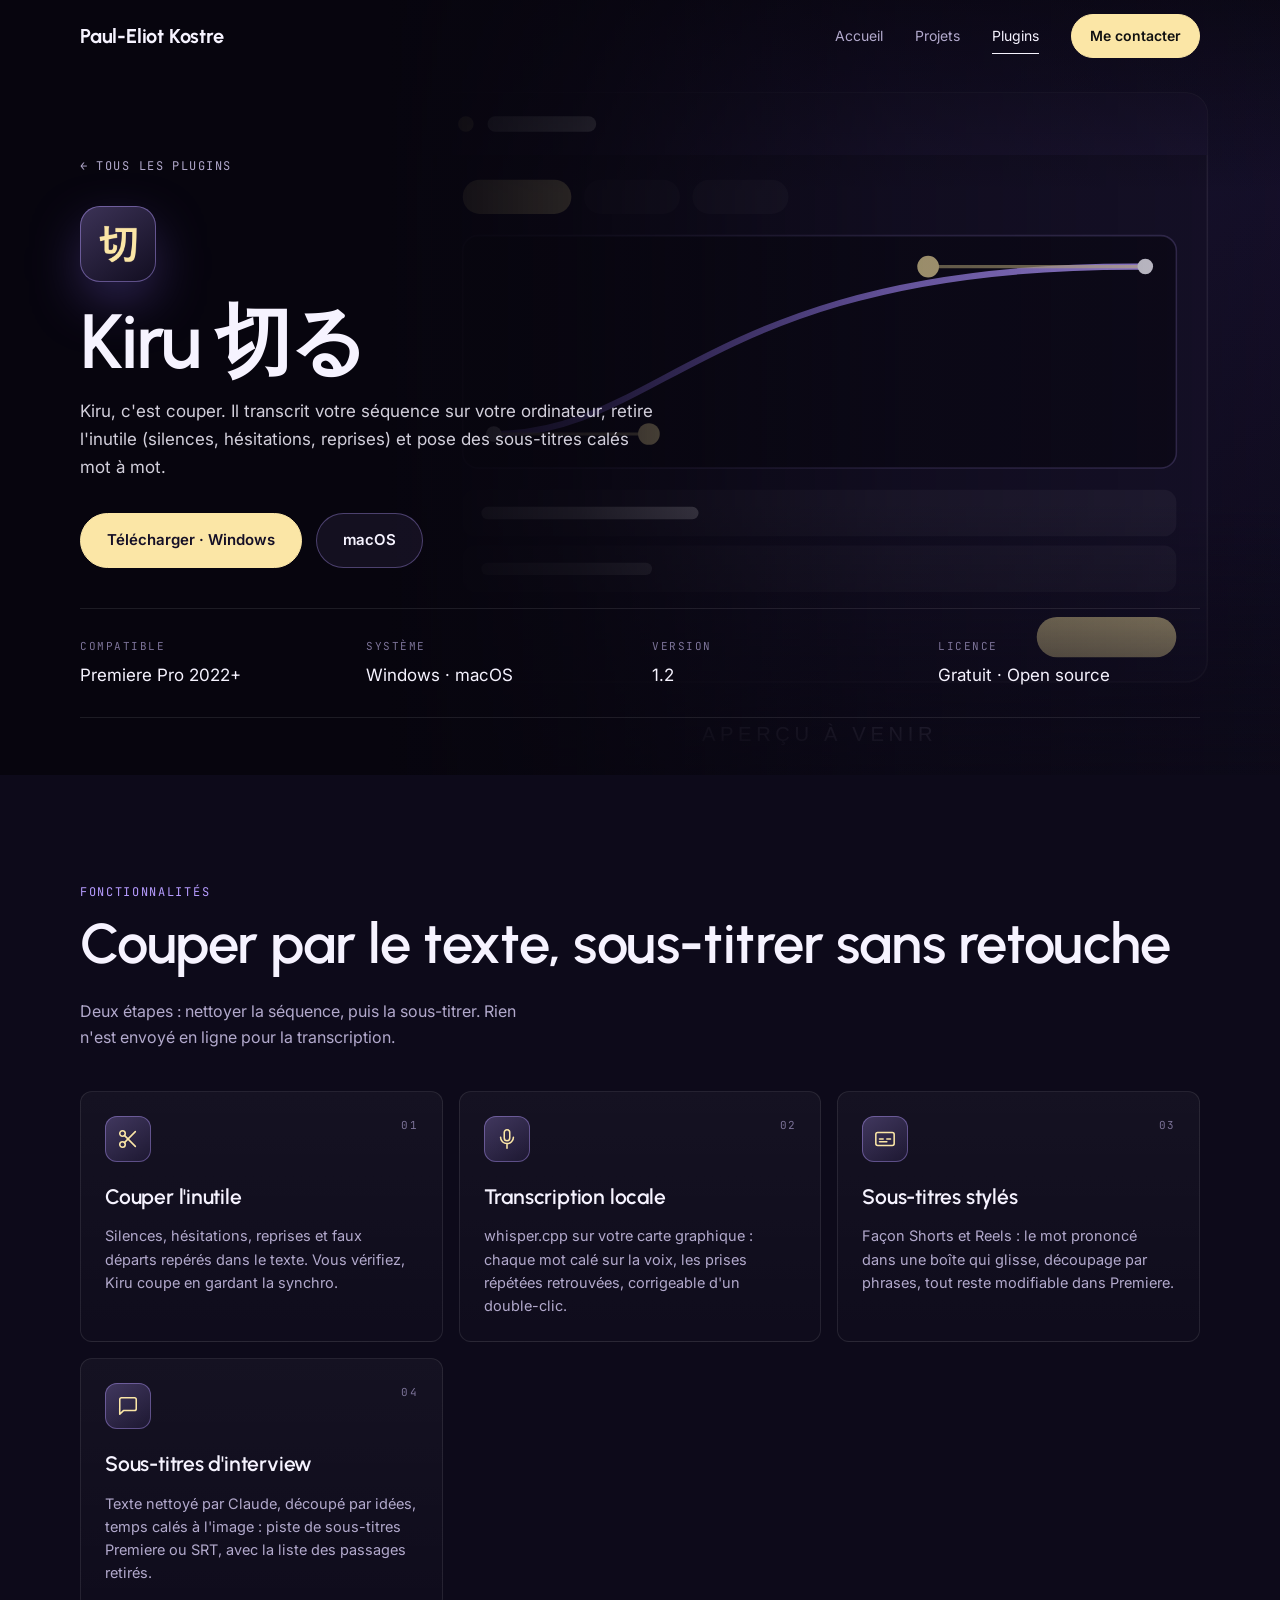
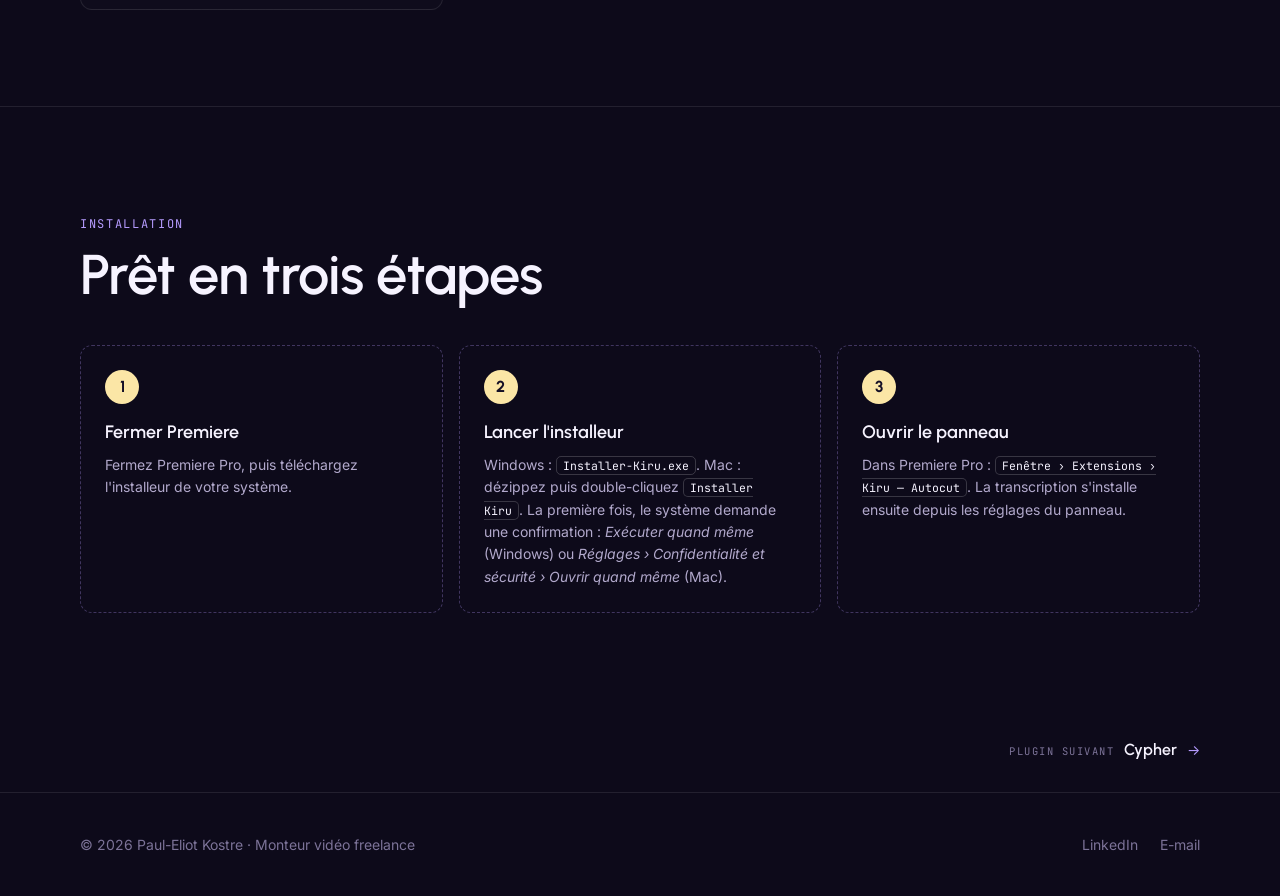
==== plugins/kiru.html @ 45ab3841 "Portfolio Paul-Eliot Kostre" ====
<!DOCTYPE html>
<html lang="fr">
<head>
  <meta charset="UTF-8">
  <meta name="viewport" content="width=device-width, initial-scale=1.0">
  <title>Kiru · Plugins · Paul-Eliot Kostre</title>
  <meta name="description" content="Kiru : autocut par le texte et sous-titres pour Premiere Pro, avec une transcription qui tourne sur votre ordinateur.">
  <link rel="preconnect" href="https://fonts.googleapis.com">
  <link rel="preconnect" href="https://fonts.gstatic.com" crossorigin>
  <link href="https://fonts.googleapis.com/css2?family=Urbanist:wght@400;500;600;700;800&family=Inter:wght@400;500;600&family=JetBrains+Mono:wght@400;500&display=swap" rel="stylesheet">
  <link rel="stylesheet" href="../css/style.css?v=20">
</head>
<body data-base="../">

  <nav class="nav">
    <div class="container nav-inner">
      <a class="brand" href="../index.html">Paul-Eliot Kostre</a>
      <button class="nav-toggle" aria-label="Menu"><span></span><span></span></button>
      <div class="nav-links">
        <a href="../index.html">Accueil</a>
        <a href="../projets.html">Projets</a>
        <a href="../plugins.html" class="active">Plugins</a>
        <a href="../index.html#contact" class="btn">Me contacter</a>
      </div>
    </div>
  </nav>

  <header class="project-hero">
    <div class="container">
      <a class="back" href="../plugins.html">Tous les plugins</a>
      <div class="phero">
        <div class="phero-text">
        <div class="plugin-hero-logo"><span class="plugin-logo" style="--logo:url('../images/plugins/kiru.png')"></span></div>
        <h1>Kiru 切る</h1>
        <p class="lead">Kiru, c'est couper. Il transcrit votre séquence sur votre ordinateur, retire l'inutile (silences, hésitations, reprises) et pose des sous-titres calés mot à mot.</p>
        <div class="hero-cta" style="justify-content:flex-start;margin-top:32px">
          <a class="btn" href="https://github.com/pauleliot/cypher-suite/releases/download/kiru-v1.2.0/Installer-Kiru-1.2.0.exe">Télécharger · Windows</a>
          <a class="btn btn-ghost" href="https://github.com/pauleliot/cypher-suite/releases/download/kiru-v1.2.0/Installer-Kiru-1.2.0-macOS.zip">macOS</a>
        </div>
        </div>
        <div class="phero-media">
          <!-- Vidéo d'aperçu : déposez plugins/videos/kiru.mp4 (16:9, courte, sans son).
               L'image « poster » s'affiche tant que la vidéo n'existe pas. -->
          <video src="videos/kiru.mp4" poster="../images/plugins/apercu-exemple.svg" autoplay muted loop playsinline preload="metadata"></video>
        </div>
      </div>
      <dl class="project-info">
        <div><dt>Compatible</dt><dd>Premiere Pro 2022+</dd></div>
        <div><dt>Système</dt><dd>Windows · macOS</dd></div>
        <div><dt>Version</dt><dd>1.2</dd></div>
        <div><dt>Licence</dt><dd>Gratuit · Open source</dd></div>
      </dl>
    </div>
  </header>

  <section id="fonctions" class="psec">
    <div class="container">
      <div class="section-head reveal">
        <div>
          <p class="eyebrow">Fonctionnalités</p>
          <h2>Couper par le texte, sous-titrer sans retouche</h2>
        </div>
        <p class="lead">Deux étapes : nettoyer la séquence, puis la sous-titrer. Rien n'est envoyé en ligne pour la transcription.</p>
      </div>
      <div class="tgrid">
        <div class="tcard reveal" data-video="videos/kiru-nettoyer.mp4">
          <div class="tcard-top"><span class="ticon"><svg viewBox="0 0 24 24" aria-hidden="true"><circle cx="6" cy="6" r="3"/><circle cx="6" cy="18" r="3"/><path d="M8.1 8.1 20 20M20 4 8.1 15.9"/></svg></span><span class="tnum">01</span></div>
          <h3>Couper l'inutile</h3>
          <p>Silences, hésitations, reprises et faux départs repérés dans le texte. Vous vérifiez, Kiru coupe en gardant la synchro.</p>
        </div>
        <div class="tcard reveal" data-video="videos/kiru-transcription.mp4">
          <div class="tcard-top"><span class="ticon"><svg viewBox="0 0 24 24" aria-hidden="true"><rect x="9" y="2" width="6" height="12" rx="3"/><path d="M5 10a7 7 0 0 0 14 0M12 17v5"/></svg></span><span class="tnum">02</span></div>
          <h3>Transcription locale</h3>
          <p>whisper.cpp sur votre carte graphique : chaque mot calé sur la voix, les prises répétées retrouvées, corrigeable d'un double-clic.</p>
        </div>
        <div class="tcard reveal" data-video="videos/kiru-sous-titres.mp4">
          <div class="tcard-top"><span class="ticon"><svg viewBox="0 0 24 24" aria-hidden="true"><rect x="2" y="5" width="20" height="14" rx="2"/><path d="M6 12h4M14 12h4M6 15h8"/></svg></span><span class="tnum">03</span></div>
          <h3>Sous-titres stylés</h3>
          <p>Façon Shorts et Reels : le mot prononcé dans une boîte qui glisse, découpage par phrases, tout reste modifiable dans Premiere.</p>
        </div>
        <div class="tcard reveal" data-video="videos/kiru-interview.mp4">
          <div class="tcard-top"><span class="ticon"><svg viewBox="0 0 24 24" aria-hidden="true"><path d="M21 15a2 2 0 0 1-2 2H7l-4 4V5a2 2 0 0 1 2-2h14a2 2 0 0 1 2 2z"/></svg></span><span class="tnum">04</span></div>
          <h3>Sous-titres d'interview</h3>
          <p>Texte nettoyé par Claude, découpé par idées, temps calés à l'image : piste de sous-titres Premiere ou SRT, avec la liste des passages retirés.</p>
        </div>
      </div>
    </div>
  </section>

  <section class="psec border-top">
    <div class="container">
      <div class="section-head reveal">
        <div>
          <p class="eyebrow">Installation</p>
          <h2>Prêt en trois étapes</h2>
        </div>
      </div>
      <div class="steps">
        <div class="step reveal"><h3>Fermer Premiere</h3><p>Fermez Premiere Pro, puis téléchargez l'installeur de votre système.</p></div>
        <div class="step reveal"><h3>Lancer l'installeur</h3><p>Windows : <kbd>Installer-Kiru.exe</kbd>. Mac : dézippez puis double-cliquez <kbd>Installer Kiru</kbd>. La première fois, le système demande une confirmation : <em>Exécuter quand même</em> (Windows) ou <em>Réglages › Confidentialité et sécurité › Ouvrir quand même</em> (Mac).</p></div>
        <div class="step reveal"><h3>Ouvrir le panneau</h3><p>Dans Premiere Pro : <kbd>Fenêtre › Extensions › Kiru — Autocut</kbd>. La transcription s'installe ensuite depuis les réglages du panneau.</p></div>
      </div>
    </div>
  </section>

  <footer>
    <div class="container footer-inner">
      <span>© <span data-year></span> Paul-Eliot Kostre · Monteur vidéo freelance</span>
      <div class="footer-links">
        <a href="https://www.linkedin.com/in/paul-eliot-kostre/" target="_blank" rel="noopener">LinkedIn</a>
        <a href="mailto:pauleliot.kostre@gmail.com">E-mail</a>
      </div>
    </div>
  </footer>

  <script src="../js/data.js?v=20"></script>
  <script src="../js/main.js?v=20"></script>
</body>
</html>
---- css/style.css ----
/* =========================================================
   Paul-Eliot Kostre — Portfolio
   Couleurs et typos modifiables ici (variables :root)
   ========================================================= */
:root {
  /* DA de la suite Cypher / Ongaku / Sori, en violet */
  --bg: #0d0a1a;
  --bg-2: #140f26;
  --surface: #1b1533;
  --line: rgba(255, 255, 255, 0.09);
  --line-strong: rgba(255, 255, 255, 0.18);
  --text: #f6f3ff;
  --muted: #b2a9cc;
  --faint: #7c7398;
  --accent: #b69cff;           /* violet */
  --accent-2: #8b6cf6;
  --cream: #fbe6a6;            /* crème */
  --display: "Urbanist", system-ui, -apple-system, "Segoe UI", sans-serif;
  --sans: "Inter", system-ui, -apple-system, "Segoe UI", sans-serif;
  --mono: "JetBrains Mono", ui-monospace, Consolas, monospace;
  --radius: 12px;
  --max: 1200px;
  --gutter: clamp(16px, 4vw, 40px);
}

*, *::before, *::after { box-sizing: border-box; }
html { scroll-behavior: smooth; }
body {
  margin: 0;
  background: var(--bg);
  color: var(--text);
  font-family: var(--sans);
  font-size: 17px;
  line-height: 1.65;
  -webkit-font-smoothing: antialiased;
  overflow-x: hidden;
}
img, iframe { display: block; max-width: 100%; }
a { color: inherit; text-decoration: none; }
::selection { background: var(--accent); color: #111; }

.container { width: 100%; max-width: var(--max); margin: 0 auto; padding: 0 var(--gutter); }
.serif { font-family: var(--display); font-weight: 600; }
.eyebrow {
  font-family: var(--mono);
  font-size: 12px;
  letter-spacing: 0.14em;
  text-transform: uppercase;
  color: var(--accent);
}

/* ---------- Navigation ---------- */
.nav {
  position: fixed; inset: 0 0 auto 0; z-index: 50;
  transition: background 0.3s, border-color 0.3s;
  border-bottom: 1px solid transparent;
}
.nav.scrolled { background: rgba(13, 10, 26, 0.85); backdrop-filter: blur(14px); border-color: var(--line); }
.nav-inner { display: flex; align-items: center; justify-content: space-between; height: 72px; }
.brand { font-family: var(--display); font-weight: 700; font-size: 20px; letter-spacing: -0.01em; line-height: 1; }
.nav-links { display: flex; gap: 32px; align-items: center; }
.nav-links a { font-size: 14px; color: var(--muted); position: relative; padding: 4px 0; transition: color 0.2s; }
.nav-links a:hover, .nav-links a.active { color: var(--text); }
.nav-links a.active::after {
  content: ""; position: absolute; left: 0; right: 0; bottom: -2px; height: 1px; background: var(--text);
}
.nav-links .btn { color: #111; padding: 9px 18px; }
.nav-links .btn::after { display: none; }
.nav-toggle {
  display: none; background: none; border: 0; color: var(--text); width: 44px; height: 44px; cursor: pointer;
}
.nav-toggle span { display: block; width: 22px; height: 1.5px; background: currentColor; margin: 6px auto; transition: transform 0.3s; }

@media (max-width: 760px) {
  .nav-toggle { display: block; }
  .nav-links {
    position: fixed; inset: 72px 0 auto 0; flex-direction: column; gap: 0;
    background: var(--bg); border-bottom: 1px solid var(--line);
    padding: 8px var(--gutter) 24px; display: none;
  }
  .nav.open .nav-links { display: flex; }
  .nav.open { background: var(--bg); }
  .nav-links a { width: 100%; padding: 14px 0; font-size: 17px; border-bottom: 1px solid var(--line); }
  .nav-links a.active::after { display: none; }
  .nav-links .btn { margin-top: 16px; text-align: center; border-bottom: 0; }
}

/* ---------- Boutons ---------- */
.btn {
  display: inline-flex; align-items: center; gap: 10px;
  padding: 14px 26px; border-radius: 999px;
  font-size: 15px; font-weight: 600;
  background: var(--text); color: #111;
  border: 1px solid var(--text);
  transition: transform 0.2s, background 0.2s, color 0.2s;
  cursor: pointer;
}
.btn:hover { transform: translateY(-2px); }
.btn-ghost { background: transparent; color: var(--text); border-color: var(--line-strong); }
.btn-ghost:hover { border-color: var(--text); }
.link-arrow {
  font-family: var(--mono); font-size: 12px; letter-spacing: 0.12em; text-transform: uppercase;
  display: inline-flex; gap: 8px; align-items: center; color: var(--text);
}
.link-arrow::after { content: "→"; transition: transform 0.2s; }
.link-arrow:hover::after { transform: translateX(4px); }

/* ---------- Hero ---------- */
.hero {
  position: relative; min-height: min(78svh, 760px);
  display: flex; align-items: center; justify-content: center; text-align: center;
  overflow: hidden; isolation: isolate;
}
.hero-bg {
  position: absolute; inset: 0; z-index: -2;
  background-size: cover; background-position: center 30%;
  filter: grayscale(0.35) contrast(1.05);
  transform: scale(1.08);
  animation: slowzoom 18s ease-out forwards;
}
.hero::after {
  content: ""; position: absolute; inset: 0; z-index: -1;
  background:
    radial-gradient(ellipse at center, rgba(13,10,26,0.35) 0%, rgba(13,10,26,0.88) 70%),
    linear-gradient(to bottom, rgba(13,10,26,0.5), var(--bg));
}
@keyframes slowzoom { to { transform: scale(1); } }
.hero-content { padding: 130px var(--gutter) 70px; }
.hero h1 {
  font-family: var(--display); font-weight: 600;
  font-size: clamp(44px, 7vw, 92px); line-height: 1; letter-spacing: -0.035em;
  margin: 0 0 20px;
}
.hero h1 em { font-style: normal; color: var(--accent); }
.hero .roles { font-size: clamp(17px, 2.2vw, 22px); color: var(--text); margin: 0 0 10px; }
.hero .roles span { color: var(--faint); margin: 0 10px; }
.hero .tagline { font-family: var(--display); font-weight: 500; font-size: clamp(20px, 2.4vw, 26px); color: var(--muted); margin: 0 0 40px; }
.hero-cta { display: flex; gap: 14px; justify-content: center; flex-wrap: wrap; }
.scroll-hint {
  position: absolute; bottom: 28px; left: 50%; transform: translateX(-50%);
  font-family: var(--mono); font-size: 11px; letter-spacing: 0.2em; text-transform: uppercase; color: var(--muted);
  display: flex; flex-direction: column; align-items: center; gap: 10px;
}
.scroll-hint::after { content: ""; width: 1px; height: 40px; background: linear-gradient(var(--muted), transparent); animation: drip 2s infinite; }
@media (max-height: 640px) { .scroll-hint { display: none; } }
@keyframes drip { 0% { transform: scaleY(0); transform-origin: top; } 50% { transform: scaleY(1); transform-origin: top; } 51% { transform-origin: bottom; } 100% { transform: scaleY(0); transform-origin: bottom; } }


/* ---------- Sections ---------- */
section { padding: clamp(80px, 12vw, 140px) 0; }
.section-head { display: flex; justify-content: space-between; align-items: end; gap: 24px; margin-bottom: 56px; flex-wrap: wrap; }
.section-head h2, .h2 {
  font-family: var(--display); font-weight: 600;
  font-size: clamp(34px, 4.6vw, 56px); line-height: 1.05; letter-spacing: -0.01em; margin: 12px 0 0;
}
.lead { font-size: clamp(18px, 2vw, 21px); color: var(--muted); max-width: 60ch; }
.border-top { border-top: 1px solid var(--line); }

/* À propos */
.about { display: grid; grid-template-columns: 5fr 7fr; gap: clamp(32px, 6vw, 80px); align-items: center; }
.about-photo { position: relative; border-radius: var(--radius); overflow: hidden; aspect-ratio: 4 / 5; background: var(--surface); }
.about-photo img { width: 100%; height: 100%; object-fit: cover; filter: grayscale(0.2); }
.about-photo::after { content: ""; position: absolute; inset: 0; border: 1px solid var(--line); border-radius: inherit; }
.about h2 { margin-bottom: 28px; }
.about p { color: var(--muted); margin: 0 0 18px; }
.about p strong { color: var(--text); font-weight: 600; }
.stats { display: grid; grid-template-columns: repeat(3, 1fr); gap: 24px; margin-top: 48px; padding-top: 36px; border-top: 1px solid var(--line); }
.stat-num { font-family: var(--display); font-weight: 600; letter-spacing: -0.03em; font-size: clamp(44px, 5vw, 64px); line-height: 1; }
.stat-label { font-family: var(--mono); font-size: 11px; letter-spacing: 0.14em; text-transform: uppercase; color: var(--muted); margin-top: 10px; }
@media (max-width: 860px) {
  .about { grid-template-columns: 1fr; }
  .about-photo { max-width: 420px; }
}
@media (max-width: 480px) { .stats { gap: 12px; } }


/* Logiciels */
.tools { display: flex; flex-wrap: wrap; gap: 12px; }
.tool {
  display: flex; align-items: center; gap: 12px;
  padding: 12px 20px 12px 12px; border: 1px solid var(--line); border-radius: 999px; background: var(--bg-2);
  font-weight: 500; font-size: 15px;
}
.tool-img { width: 36px; height: 36px; border-radius: 9px; object-fit: contain; flex: none; }
.tool-img.round { border-radius: 50%; }
.tool-img.protools { display: grid; place-items: center; background: #111; border: 1px solid #333; }
.tool-img.protools svg { width: 22px; height: 22px; fill: #fff; }
.tools { max-width: 720px; }
.tool-logo {
  width: 36px; height: 36px; border-radius: 9px; display: grid; place-items: center;
  font-weight: 800; font-size: 14px; letter-spacing: -0.035em;
}
.tool-logo.pr { background: #00005b; color: #9999ff; border: 1px solid #9999ff; }
.tool-logo.ae { background: #00005b; color: #d291ff; border: 1px solid #d291ff; }
.tool-logo.av { background: #1c1c1c; color: #fff; border: 1px solid #555; font-size: 11px; }
.tool-logo.dv { background: #1c1c1c; color: #fff; border: 1px solid #555; font-size: 11px; }

/* ---------- Cartes projets ---------- */
.grid { display: grid; grid-template-columns: repeat(3, 1fr); gap: 28px 24px; }
.grid.two { grid-template-columns: repeat(2, 1fr); }
@media (max-width: 900px) { .grid { grid-template-columns: repeat(2, 1fr); } }
@media (max-width: 600px) { .grid, .grid.two { grid-template-columns: 1fr; } }

.card { display: flex; flex-direction: column; gap: 16px; cursor: pointer; color: inherit; background: none; border: 0; padding: 0; text-align: left; font: inherit; }
.card-media { position: relative; aspect-ratio: 16 / 9; border-radius: var(--radius); overflow: hidden; background: var(--surface); }
.card-media.vertical { aspect-ratio: 16 / 9; }
.card-media img { width: 100%; height: 100%; object-fit: cover; transition: transform 0.6s cubic-bezier(.2,.7,.2,1), filter 0.4s; filter: saturate(0.85); }
.card:hover .card-media img { transform: scale(1.05); filter: saturate(1.05); }
.card-media::after { content: ""; position: absolute; inset: 0; border: 1px solid var(--line); border-radius: inherit; pointer-events: none; }
.play {
  position: absolute; left: 16px; bottom: 16px;
  width: 48px; height: 48px; border-radius: 50%;
  background: rgba(13,10,26,0.55); backdrop-filter: blur(8px); border: 1px solid var(--line-strong);
  display: grid; place-items: center; transition: background 0.2s, transform 0.2s;
}
.play::before { content: ""; border-left: 12px solid #fff; border-top: 7px solid transparent; border-bottom: 7px solid transparent; margin-left: 3px; }
.card:hover .play { background: var(--accent); transform: scale(1.08); }
.card:hover .play::before { border-left-color: #111; }
.badge {
  position: absolute; top: 14px; left: 14px;
  font-family: var(--mono); font-size: 10.5px; letter-spacing: 0.12em; text-transform: uppercase;
  padding: 5px 10px; border-radius: 999px; background: rgba(13,10,26,0.65); backdrop-filter: blur(8px); border: 1px solid var(--line-strong);
}
.card-meta { display: flex; gap: 10px; font-family: var(--mono); font-size: 11.5px; letter-spacing: 0.1em; text-transform: uppercase; color: var(--faint); }
.card h3 { font-family: var(--display); font-weight: 600; font-size: 28px; line-height: 1.1; margin: 0; }
.card p { margin: 0; color: var(--muted); font-size: 15px; }
.card .link-arrow { color: var(--muted); }
.card:hover .link-arrow { color: var(--text); }

/* Placeholder Instagram / sans miniature */
.ph {
  width: 100%; height: 100%; display: grid; place-items: center; text-align: center;
  background:
    radial-gradient(circle at 30% 20%, rgba(182,156,255,0.30), transparent 55%),
    radial-gradient(circle at 80% 90%, rgba(139,108,246,0.22), transparent 50%),
    var(--surface);
  font-family: var(--display); font-weight: 700; font-size: 22px; color: var(--text);
}

/* Filtres */
.filters { display: flex; gap: 8px; flex-wrap: wrap; margin-bottom: 44px; }
.filter {
  font: inherit; font-size: 14px; color: var(--muted); background: none; cursor: pointer;
  border: 1px solid var(--line); border-radius: 999px; padding: 9px 18px; transition: all 0.2s;
}
.filter:hover { color: var(--text); border-color: var(--line-strong); }
.filter.active { background: var(--cream); color: #140f26; border-color: var(--cream); }
.filter .count { font-family: var(--mono); font-size: 11px; opacity: 0.6; margin-left: 6px; }

/* ---------- Page header (pages internes) ---------- */
.page-head { padding: 170px 0 60px; }
.page-head h1 { font-family: var(--display); font-weight: 600; font-size: clamp(52px, 9vw, 120px); line-height: 0.95; letter-spacing: -0.035em; margin: 16px 0 24px; }

/* ---------- Plugins ---------- */
.plugin {
  position: relative; display: flex; flex-direction: column; gap: 14px;
  padding: 32px; border: 1px solid var(--line); border-radius: var(--radius); background: var(--bg-2);
  min-height: 320px; transition: border-color 0.3s, transform 0.3s;
}
.plugin:hover { border-color: var(--line-strong); transform: translateY(-3px); }
.plugin-icon {
  width: 56px; height: 56px; border-radius: 14px; display: grid; place-items: center;
  font-family: var(--display); font-size: 30px; color: #111; background: var(--accent);
}
.plugin h3 { font-family: var(--mono); font-weight: 500; letter-spacing: 0.14em; font-size: 20px; margin: 10px 0 0; }
.plugin .pitch { font-family: var(--display); font-weight: 600; font-size: 26px; line-height: 1.15; margin: 0; }
.plugin p { color: var(--muted); margin: 0; font-size: 15px; }
.plugin-foot { margin-top: auto; padding-top: 18px; display: flex; justify-content: space-between; align-items: center; gap: 12px; flex-wrap: wrap; }
.tags { display: flex; gap: 6px; flex-wrap: wrap; }
.tag { font-family: var(--mono); font-size: 10.5px; letter-spacing: 0.1em; text-transform: uppercase; padding: 4px 9px; border: 1px solid var(--line-strong); border-radius: 6px; color: var(--muted); }
.price { font-family: var(--mono); font-size: 14px; }
.status { position: absolute; top: 22px; right: 22px; font-family: var(--mono); font-size: 10.5px; letter-spacing: 0.12em; text-transform: uppercase; color: var(--accent); border: 1px solid rgba(182,156,255,0.4); padding: 5px 10px; border-radius: 999px; }
.plugin.idea { border-style: dashed; background: transparent; justify-content: center; align-items: flex-start; }

.features { display: grid; grid-template-columns: repeat(3, 1fr); gap: 32px; }
.feature h4 { font-family: var(--display); font-weight: 600; font-size: 28px; margin: 0 0 8px; }
.feature p { color: var(--muted); margin: 0; }
@media (max-width: 760px) { .features { grid-template-columns: 1fr; } }

/* ---------- Page projet (détail) ---------- */
.project-hero { padding: 150px 0 40px; }
.back { font-family: var(--mono); font-size: 12px; letter-spacing: 0.12em; text-transform: uppercase; color: var(--muted); display: inline-flex; gap: 8px; }
.back::before { content: "←"; }
.back:hover { color: var(--text); }
.project-hero h1 { font-family: var(--display); font-weight: 600; font-size: clamp(46px, 8vw, 104px); line-height: 0.98; letter-spacing: -0.035em; margin: 28px 0 24px; }
.project-info { display: grid; grid-template-columns: repeat(4, 1fr); gap: 24px; padding: 28px 0; border-top: 1px solid var(--line); border-bottom: 1px solid var(--line); margin-top: 40px; }
.project-info dt { font-family: var(--mono); font-size: 11px; letter-spacing: 0.14em; text-transform: uppercase; color: var(--faint); margin-bottom: 6px; }
.project-info dd { margin: 0; }
@media (max-width: 700px) { .project-info { grid-template-columns: 1fr 1fr; } }

.video { position: relative; aspect-ratio: 16 / 9; border-radius: var(--radius); overflow: hidden; background: #000; border: 1px solid var(--line); }
.video iframe { position: absolute; inset: 0; width: 100%; height: 100%; border: 0; }
.video.vertical { aspect-ratio: 9 / 16; max-width: 420px; margin: 0 auto; }

.prose { display: grid; grid-template-columns: 1fr 2fr; gap: clamp(24px, 5vw, 80px); padding: 56px 0; border-bottom: 1px solid var(--line); }
.prose:last-of-type { border-bottom: 0; }
.prose h2 { font-family: var(--display); font-weight: 600; font-size: clamp(30px, 3.5vw, 42px); line-height: 1.05; margin: 0; }
.prose p { color: var(--muted); margin: 0 0 16px; }
.prose p:last-child { margin-bottom: 0; }
.prose ul { color: var(--muted); padding-left: 20px; margin: 0; }
.prose li { margin-bottom: 6px; }
@media (max-width: 760px) { .prose { grid-template-columns: 1fr; } }

.gallery { display: grid; grid-template-columns: repeat(2, 1fr); gap: 16px; }
.gallery img { width: 100%; aspect-ratio: 16 / 9; object-fit: cover; border-radius: var(--radius); border: 1px solid var(--line); }
@media (max-width: 600px) { .gallery { grid-template-columns: 1fr; } }

.next-project { display: block; padding: 80px 0; border-top: 1px solid var(--line); text-align: center; }
.next-project .eyebrow { color: var(--muted); }
.next-project h3 { font-family: var(--display); font-weight: 600; font-size: clamp(40px, 7vw, 88px); line-height: 1; margin: 16px 0 0; transition: color 0.3s; }
.next-project:hover h3 { color: var(--accent); }

/* ---------- Contact / CTA ---------- */
.cta { text-align: center; }
.cta h2 { font-family: var(--display); font-weight: 600; font-size: clamp(48px, 9vw, 120px); line-height: 0.95; letter-spacing: -0.035em; margin: 16px 0 28px; }
.cta h2 em { color: var(--accent); }
.cta .lead { margin: 0 auto 40px; }
.contact-row { display: flex; gap: 14px; justify-content: center; flex-wrap: wrap; }

/* ---------- Parcours (CV) en timeline verticale ---------- */
.timeline { --p: 0; list-style: none; margin: 0; padding: 0 0 0 52px; position: relative; max-width: 780px; }
.timeline::before, .timeline::after {
  content: ""; position: absolute; left: 11px; top: 10px; width: 2px; border-radius: 2px;
}
.timeline::before { bottom: 10px; background: var(--line); }
.timeline::after {
  height: calc((100% - 20px) * var(--p));
  background: linear-gradient(180deg, var(--accent), var(--accent-2));
  box-shadow: 0 0 12px rgba(182, 156, 255, 0.6);
}
.tl-item { position: relative; padding-bottom: 28px; }
.tl-item:last-child { padding-bottom: 0; }
.tl-dot {
  position: absolute; left: -48px; top: 22px; width: 18px; height: 18px; border-radius: 50%; z-index: 1;
  background: var(--bg); border: 2px solid var(--line-strong);
  transition: background 0.4s, border-color 0.4s, box-shadow 0.4s, transform 0.4s;
}
.tl-item.on .tl-dot { background: var(--cream); border-color: var(--cream); box-shadow: 0 0 0 5px rgba(251, 230, 166, 0.12), 0 0 16px rgba(251, 230, 166, 0.5); transform: scale(1.05); }
.tl-card {
  padding: 20px 24px; border-radius: var(--radius); border: 1px solid var(--line);
  background: linear-gradient(180deg, rgba(255,255,255,0.035), rgba(255,255,255,0.01));
  transition: border-color 0.4s;
}
.tl-item.on .tl-card { border-color: rgba(182, 156, 255, 0.3); }
.tl-date { font-family: var(--mono); font-size: 11px; letter-spacing: 0.12em; text-transform: uppercase; color: var(--accent); }
.tl-card h3 { font-family: var(--display); font-weight: 600; font-size: 24px; letter-spacing: -0.015em; margin: 6px 0 2px; }
.tl-role { margin: 0 0 8px; color: var(--text); font-weight: 500; font-size: 15px; }
.tl-card p:last-child { margin: 0; color: var(--muted); font-size: 15px; }

/* ---------- Lien « suivant » en bas de page ---------- */
.next-mini-wrap { display: flex; justify-content: flex-end; padding-top: 28px; padding-bottom: 28px; }
.next-mini { display: inline-flex; align-items: baseline; gap: 10px; color: var(--muted); font-size: 14px; }
.next-mini span { font-family: var(--mono); font-size: 10.5px; letter-spacing: 0.14em; text-transform: uppercase; color: var(--faint); }
.next-mini b { font-family: var(--display); font-weight: 600; color: var(--text); font-size: 16px; }
.next-mini i { font-style: normal; color: var(--accent); transition: transform 0.25s; }
.next-mini:hover i { transform: translateX(5px); }
.next-mini:hover b { color: var(--accent); }

/* ---------- Footer ---------- */
footer { border-top: 1px solid var(--line); padding: 40px 0; color: var(--faint); font-size: 14px; }
.footer-inner { display: flex; justify-content: space-between; align-items: center; gap: 20px; flex-wrap: wrap; }
.footer-links { display: flex; gap: 22px; flex-wrap: wrap; }
.footer-links a:hover { color: var(--text); }

/* ---------- Lecteur vidéo (modale) ---------- */
.modal {
  position: fixed; inset: 0; z-index: 100; display: none; align-items: center; justify-content: center;
  background: rgba(0,0,0,0.9); backdrop-filter: blur(6px); padding: var(--gutter);
}
.modal.open { display: flex; }
.modal-box { width: 100%; max-width: 1100px; }
.modal-box { max-width: min(1100px, calc((100svh - 140px) * 16 / 9)); }
.modal-box.vertical { max-width: min(400px, calc((100svh - 140px) * 9 / 16)); }
.modal-close {
  position: absolute; top: 18px; right: 18px; width: 48px; height: 48px; border-radius: 50%;
  background: var(--surface); border: 1px solid var(--line-strong); color: var(--text); font-size: 22px; cursor: pointer;
}
.modal-title { margin-top: 16px; font-family: var(--display); font-weight: 600; font-size: 26px; }

/* ---------- Fond et composants (DA de la suite, en violet) ---------- */
body {
  background:
    radial-gradient(900px 600px at 85% -10%, rgba(139, 108, 246, 0.22), transparent 60%),
    radial-gradient(700px 500px at -10% 30%, rgba(182, 156, 255, 0.10), transparent 60%),
    var(--bg);
  background-attachment: fixed;
}

.btn { background: var(--cream); border-color: var(--cream); color: #140f26; }
.btn-ghost { background: rgba(182, 156, 255, 0.08); color: var(--text); border-color: rgba(182, 156, 255, 0.35); }
.btn-ghost:hover { border-color: var(--accent); }
.page-head h1 em, .project-hero h1 em { color: var(--accent); }
.prose li::marker { color: var(--accent); }

/* Logo (PNG transparent colorié par masque).
   Attention : dans style="--logo:url(...)", le chemin part du dossier css/,
   donc toujours écrire url('../images/plugins/nom.png'), quelle que soit la page. */
.plugin-logo {
  display: inline-block; width: 100%; height: 100%;
  background: var(--cream);
  -webkit-mask: var(--logo) center / contain no-repeat;
          mask: var(--logo) center / contain no-repeat;
}
.plugin-icon {
  width: 64px; height: 64px; border-radius: 16px; padding: 13px;
  background: linear-gradient(145deg, rgba(182, 156, 255, 0.28), rgba(139, 108, 246, 0.08));
  box-shadow: inset 0 0 0 1px rgba(182, 156, 255, 0.4), 0 10px 30px -10px rgba(139, 108, 246, 0.6);
  color: var(--cream); font-family: var(--sans); font-weight: 800; font-size: 26px;
}
.plugin {
  background: linear-gradient(180deg, rgba(255,255,255,0.035), rgba(255,255,255,0.01));
  border-color: var(--line);
}
.plugin:hover { border-color: rgba(182, 156, 255, 0.45); box-shadow: 0 20px 50px -25px rgba(139, 108, 246, 0.55); }
.plugin h3 { font-family: var(--sans); font-weight: 800; letter-spacing: 0.08em; font-size: 22px; display: flex; align-items: baseline; gap: 10px; }
.plugin h3 small { font-family: var(--mono); font-weight: 400; font-size: 11px; letter-spacing: 0.1em; color: var(--faint); }
.plugin .pitch { font-family: var(--sans); font-weight: 600; font-size: 21px; line-height: 1.3; }
.status { color: var(--cream); border-color: rgba(251, 230, 166, 0.35); }
.tag { border-color: rgba(182, 156, 255, 0.35); color: var(--accent); }
.plugin.idea { background: transparent; }
.feature h4 { color: var(--text); }
.suite-note {
  display: flex; gap: 18px; align-items: center; flex-wrap: wrap;
  margin-top: 40px; padding: 18px 22px; border-radius: var(--radius);
  border: 1px solid rgba(182, 156, 255, 0.25); background: rgba(182, 156, 255, 0.06); color: var(--muted); font-size: 15px;
}
.suite-note .logos { display: flex; gap: 8px; }
.suite-note .logos span { width: 28px; height: 28px; }

/* Grand logo sur la page d'un plugin */
.plugin-hero-logo {
  width: 96px; height: 96px; padding: 20px; border-radius: 24px; margin-top: 36px;
  background: linear-gradient(145deg, rgba(182, 156, 255, 0.3), rgba(139, 108, 246, 0.08));
  box-shadow: inset 0 0 0 1px rgba(182, 156, 255, 0.45), 0 20px 60px -15px rgba(139, 108, 246, 0.7);
}
.tool-list { list-style: none; padding: 0 !important; display: grid; gap: 14px; }
.tool-list li { padding: 16px 18px; border: 1px solid var(--line); border-radius: var(--radius); background: rgba(255,255,255,0.02); margin: 0 !important; }
.tool-list b { color: var(--text); font-weight: 700; display: block; margin-bottom: 2px; }
kbd { font-family: var(--mono); font-size: 0.85em; padding: 1px 6px; border-radius: 5px; border: 1px solid var(--line-strong); color: var(--text); }


/* ---------- Accueil : « Ce que je fais » en lignes ---------- */
.service-rows { border-top: 1px solid var(--line); }
.srow {
  display: grid; grid-template-columns: 64px minmax(0, 1fr) minmax(0, 1.3fr) 40px; gap: 32px; align-items: center;
  padding: 34px 20px; border-bottom: 1px solid var(--line);
  transition: background 0.3s, padding 0.3s;
}
.srow:hover { background: rgba(182, 156, 255, 0.06); padding-left: 28px; }
.srow .num { font-family: var(--mono); font-size: 12px; color: var(--faint); }
.srow h3 { font-family: var(--display); font-weight: 600; font-size: clamp(26px, 3vw, 36px); letter-spacing: -0.02em; line-height: 1.1; margin: 0; display: flex; align-items: center; gap: 16px; flex-wrap: wrap; }
.srow p { margin: 0; color: var(--muted); font-size: 15.5px; }
.srow p strong { color: var(--text); font-weight: 600; }
.srow .arrow { font-size: 22px; color: var(--muted); justify-self: end; transition: transform 0.3s, color 0.3s; }
.srow:hover .arrow { transform: translateX(6px); color: var(--accent); }
.srow.violet .num, .srow.violet h3 { color: var(--accent); }
.mini-logos { display: inline-flex; gap: 8px; }
.mini-logos .plugin-logo { width: 22px; height: 22px; }
@media (max-width: 760px) {
  .srow { grid-template-columns: 40px 1fr; gap: 10px 16px; padding: 26px 4px; }
  .srow:hover { padding-left: 4px; }
  .srow p { grid-column: 2; }
  .srow .arrow { display: none; }
}

/* ---------- Accueil : projets à la une empilés ---------- */
.feat-list { display: flex; flex-direction: column; }
.feat {
  display: grid; grid-template-columns: minmax(0, 1.35fr) minmax(0, 1fr); gap: clamp(24px, 4vw, 56px); align-items: center;
  padding: 36px 0; border-top: 1px solid var(--line);
  color: inherit; background: none; border-left: 0; border-right: 0; border-bottom: 0; text-align: left; font: inherit; cursor: pointer;
}
.feat:last-child { border-bottom: 1px solid var(--line); }
.feat:nth-child(even) .card-media { order: 2; }
.feat:hover .card-media img { transform: scale(1.04); filter: saturate(1.05); }
.feat:hover .play { background: var(--accent); transform: scale(1.08); }
.feat:hover .play::before { border-left-color: #140f26; }
.feat-body { display: flex; flex-direction: column; gap: 12px; }
.feat-num { font-family: var(--mono); font-size: 12px; color: var(--accent); letter-spacing: 0.1em; }
.feat h3 { font-family: var(--display); font-weight: 600; font-size: clamp(28px, 3.4vw, 42px); letter-spacing: -0.025em; line-height: 1.08; margin: 0; }
.feat p { margin: 0; color: var(--muted); }
.feat .link-arrow { margin-top: 8px; color: var(--muted); }
.feat:hover .link-arrow { color: var(--text); }
@media (max-width: 760px) {
  .feat { grid-template-columns: 1fr; }
  .feat:nth-child(even) .card-media { order: 0; }
}

/* ---------- Page Projets : triés par catégorie ---------- */
.jump { display: flex; gap: 8px; flex-wrap: wrap; margin-bottom: 20px; }
.group { padding-top: 56px; scroll-margin-top: 80px; }
.group-head { display: flex; align-items: baseline; justify-content: space-between; gap: 16px; padding-bottom: 20px; margin-bottom: 32px; border-bottom: 1px solid var(--line); }
.group-head h2 { font-family: var(--display); font-weight: 600; font-size: clamp(28px, 3.5vw, 40px); letter-spacing: -0.025em; margin: 0; }
.group-head .count { font-family: var(--mono); font-size: 12px; letter-spacing: 0.1em; text-transform: uppercase; color: var(--faint); }

/* ---------- Plugins : un rectangle, aperçu en fond + dégradé, 2 par ligne ---------- */
.plugin-grid { display: grid; grid-template-columns: repeat(2, minmax(0, 1fr)); gap: 20px; }
.plugin-grid .plugin {
  position: relative; isolation: isolate; overflow: hidden;
  display: flex; flex-direction: column; gap: 0; padding: 0; min-height: 250px;
  background: var(--bg-2);
}
.plugin-shot {
  position: absolute; z-index: -2; top: 0; right: 0; width: 72%; height: 100%;
  object-fit: cover; object-position: left center; opacity: 0.75;
  transition: transform 0.6s cubic-bezier(.2,.7,.2,1), opacity 0.4s;
}
.plugin-grid .plugin::before {
  content: ""; position: absolute; inset: 0; z-index: -1;
  background:
    linear-gradient(90deg, var(--bg-2) 28%, rgba(20, 15, 38, 0.85) 48%, rgba(20, 15, 38, 0.15) 100%),
    linear-gradient(0deg, rgba(20, 15, 38, 0.6), transparent 45%);
}
.plugin:hover .plugin-shot { transform: scale(1.04); opacity: 0.95; }
.plugin-body { flex: 1; padding: 20px 22px; display: flex; flex-direction: column; gap: 10px; }
.plugin-meta { display: flex; align-items: center; gap: 6px; flex-wrap: wrap; margin-bottom: auto; padding-bottom: 18px; }
.plugin-meta .status { position: static; padding: 3px 8px; font-size: 10px; background: rgba(13, 10, 26, 0.6); }
.plugin-meta .tag { font-size: 9.5px; padding: 3px 7px; background: rgba(13, 10, 26, 0.6); }
.plugin-meta .tag.platform { color: #9fe3cf; border-color: rgba(159, 227, 207, 0.35); }
.plugin-title { display: flex; align-items: center; gap: 12px; }
.plugin-grid .plugin-title, .plugin-grid .plugin .pitch { max-width: 60%; }
.plugin-grid .plugin-icon { width: 40px; height: 40px; padding: 8px; border-radius: 10px; flex: none; }
.plugin-grid .plugin h3 {
  font-family: var(--display); font-weight: 600; font-size: 20px; letter-spacing: -0.01em; line-height: 1.2;
  margin: 0; display: flex; align-items: baseline; gap: 8px; flex-wrap: wrap;
}
.plugin-grid .plugin h3 small { font-family: var(--sans); font-weight: 500; font-size: 12.5px; letter-spacing: 0; color: var(--faint); }
.plugin-grid .plugin .pitch { font-family: var(--sans); font-weight: 500; font-size: 14px; line-height: 1.45; color: var(--muted); }
.plugin-grid .link-arrow { padding-top: 4px; font-size: 11px; }
@media (max-width: 1000px) { .plugin-grid { grid-template-columns: 1fr; } }
@media (max-width: 560px) {
  .plugin-shot { width: 100%; opacity: 0.35; }
  .plugin-grid .plugin-title, .plugin-grid .plugin .pitch { max-width: none; }
}
/* ---------- Pages plugin : vidéo d'aperçu en fond du haut de page ---------- */
.project-hero { position: relative; isolation: isolate; overflow: hidden; }
.phero-text { max-width: 580px; }
.phero .plugin-hero-logo { margin-top: 28px; width: 76px; height: 76px; padding: 16px; border-radius: 20px; }
.phero h1 { font-size: clamp(46px, 6vw, 84px); margin: 22px 0 18px; }
.phero .lead { font-size: 17px; color: var(--text); opacity: 0.85; }
.phero-media { position: absolute; inset: 0; z-index: -1; background: var(--bg); }
.phero-media video, .phero-media iframe, .phero-media img {
  position: absolute; top: 0; right: 0; width: 72%; height: 100%; object-fit: cover; border: 0; opacity: 0.9;
}
.phero-media iframe { pointer-events: none; }
.phero-media::after {
  content: ""; position: absolute; inset: 0;
  background:
    linear-gradient(90deg, #07050e 0%, #07050e 30%, rgba(7, 5, 14, 0.85) 45%, rgba(7, 5, 14, 0.35) 70%, rgba(7, 5, 14, 0.1) 100%),
    linear-gradient(0deg, var(--bg) 0%, rgba(13, 10, 26, 0) 35%),
    linear-gradient(180deg, rgba(7, 5, 14, 0.7) 0%, rgba(7, 5, 14, 0) 25%);
}
@media (max-width: 760px) {
  .phero-media video, .phero-media iframe, .phero-media img { width: 100%; opacity: 0.45; }
}
/* ---------- Pages plugin : sections graphiques ---------- */
.psec { padding: clamp(56px, 8vw, 96px) 0; }
.psec .section-head { margin-bottom: 40px; }
.psec .section-head .lead { max-width: 46ch; margin: 0; font-size: 16px; }

/* Grille de fonctionnalités */
.tgrid { display: grid; grid-template-columns: repeat(3, minmax(0, 1fr)); gap: 16px; }
.tgrid.two { grid-template-columns: repeat(2, minmax(0, 1fr)); }
.tcard {
  position: relative; overflow: hidden; display: flex; flex-direction: column; gap: 10px;
  padding: 24px; border-radius: var(--radius); border: 1px solid var(--line);
  background: linear-gradient(180deg, rgba(255,255,255,0.035), rgba(255,255,255,0.01));
  transition: border-color 0.3s, transform 0.3s, box-shadow 0.3s;
}
.tcard::after {
  content: ""; position: absolute; width: 220px; height: 220px; right: -90px; top: -110px; border-radius: 50%;
  background: radial-gradient(circle, rgba(139, 108, 246, 0.28), transparent 70%); opacity: 0; transition: opacity 0.4s; pointer-events: none;
}
.tcard:hover { border-color: rgba(182, 156, 255, 0.4); transform: translateY(-3px); box-shadow: 0 20px 50px -30px rgba(139, 108, 246, 0.7); }
.tcard:hover::after { opacity: 1; }

/* Démo vidéo au survol */
.tdemo {
  position: absolute; inset: 0; z-index: 2; border-radius: inherit; overflow: hidden; background: #07050e;
  opacity: 0; transition: opacity 0.35s ease; pointer-events: none;
}
.tcard:hover .tdemo { opacity: 1; }
.tdemo video { position: absolute; inset: 0; width: 100%; height: 100%; object-fit: cover; }
.tdemo::after { content: ""; position: absolute; inset: 0; background: linear-gradient(0deg, rgba(7, 5, 14, 0.9) 0%, rgba(7, 5, 14, 0) 55%); }
.tdemo-tag, .tdemo-title { position: absolute; z-index: 1; }
.tdemo-tag {
  top: 14px; left: 14px; display: inline-flex; align-items: center; gap: 6px;
  font-family: var(--mono); font-size: 10.5px; letter-spacing: 0.12em; text-transform: uppercase;
  padding: 4px 10px; border-radius: 999px; background: rgba(13, 10, 26, 0.7); backdrop-filter: blur(8px); color: var(--cream); border: 1px solid rgba(251, 230, 166, 0.35);
}
.tdemo-tag::before { content: ""; border-left: 7px solid currentColor; border-top: 4.5px solid transparent; border-bottom: 4.5px solid transparent; }
.tdemo.missing .tdemo-tag::after { content: " à venir"; }
.tdemo-title { left: 18px; bottom: 16px; font-family: var(--display); font-weight: 600; font-size: 20px; color: var(--text); }
@media (hover: none) { .tdemo { display: none; } }
.tcard-top { display: flex; justify-content: space-between; align-items: flex-start; margin-bottom: 8px; }
.ticon {
  width: 46px; height: 46px; border-radius: 12px; display: grid; place-items: center; color: var(--cream);
  background: linear-gradient(145deg, rgba(182, 156, 255, 0.28), rgba(139, 108, 246, 0.08));
  box-shadow: inset 0 0 0 1px rgba(182, 156, 255, 0.4);
}
.ticon svg { width: 22px; height: 22px; fill: none; stroke: currentColor; stroke-width: 1.7; stroke-linecap: round; stroke-linejoin: round; }
.tnum { font-family: var(--mono); font-size: 11px; color: var(--faint); letter-spacing: 0.1em; }
.tcard h3 { font-family: var(--display); font-weight: 600; font-size: 21px; letter-spacing: -0.01em; margin: 0; }
.tcard p { margin: 0; color: var(--muted); font-size: 14.5px; line-height: 1.6; }
.chips { display: flex; flex-wrap: wrap; gap: 6px; margin-top: auto; padding-top: 8px; }
.chip { font-family: var(--mono); font-size: 10.5px; letter-spacing: 0.04em; padding: 3px 8px; border-radius: 6px; color: var(--accent); background: rgba(182, 156, 255, 0.08); border: 1px solid rgba(182, 156, 255, 0.25); }
@media (max-width: 900px) { .tgrid { grid-template-columns: repeat(2, minmax(0, 1fr)); } }
@media (max-width: 600px) { .tgrid, .tgrid.two { grid-template-columns: 1fr; } }

/* Bandeau mis en avant */
.spot {
  display: grid; grid-template-columns: minmax(0, 1fr) minmax(0, 1.1fr); gap: clamp(28px, 5vw, 64px); align-items: center;
  padding: clamp(28px, 4vw, 48px); border-radius: 20px; border: 1px solid rgba(182, 156, 255, 0.28);
  background:
    radial-gradient(600px 300px at 100% 0%, rgba(139, 108, 246, 0.25), transparent 70%),
    linear-gradient(180deg, rgba(255,255,255,0.04), rgba(255,255,255,0.01));
}
.spot h2 { font-family: var(--display); font-weight: 600; font-size: clamp(28px, 3.4vw, 40px); letter-spacing: -0.025em; line-height: 1.08; margin: 12px 0 14px; }
.spot p { color: var(--muted); margin: 0 0 12px; font-size: 15.5px; }
.spot-visual { border-radius: 14px; background: rgba(13, 10, 26, 0.7); border: 1px solid var(--line); padding: 20px; }
.spot-visual svg { display: block; width: 100%; height: auto; }
.checks { list-style: none; margin: 0; padding: 0; display: grid; gap: 8px; }
.checks li { display: flex; align-items: center; gap: 12px; padding: 10px 12px; border-radius: 10px; background: rgba(255,255,255,0.03); font-size: 14px; color: var(--text); }
.checks .ok, .checks .warn { flex: none; width: 22px; height: 22px; border-radius: 50%; display: grid; place-items: center; font-size: 12px; font-weight: 700; }
.checks .ok { background: rgba(159, 227, 207, 0.15); color: #9fe3cf; }
.checks .warn { background: rgba(251, 230, 166, 0.15); color: var(--cream); }
.checks small { margin-left: auto; font-family: var(--mono); font-size: 10.5px; color: var(--faint); }
@media (max-width: 860px) { .spot { grid-template-columns: 1fr; } }

/* Bandeau Cypher Checker : fausse fenêtre d'application */
.spot.checker { grid-template-columns: minmax(0, 0.9fr) minmax(0, 1.1fr); }
.checker-feats { list-style: none; padding: 0; margin: 20px 0 18px; display: grid; grid-template-columns: 1fr 1fr; gap: 10px; }
.checker-feats li { display: flex; align-items: center; gap: 10px; font-size: 14px; color: var(--text); }
.checker-feats .ticon { width: 32px; height: 32px; border-radius: 9px; flex: none; }
.checker-feats .ticon svg { width: 16px; height: 16px; }
.norms { padding-top: 4px; }

.appwin {
  border-radius: 14px; overflow: hidden; background: #0b0816;
  border: 1px solid rgba(182, 156, 255, 0.25);
  box-shadow: 0 40px 80px -30px rgba(0, 0, 0, 0.8), 0 0 0 1px rgba(255,255,255,0.02), 0 30px 90px -40px rgba(139, 108, 246, 0.7);
  transform: perspective(1400px) rotateY(-4deg); transition: transform 0.6s cubic-bezier(.2,.7,.2,1);
}
.spot.checker:hover .appwin { transform: perspective(1400px) rotateY(0deg); }
.appwin-bar { display: flex; align-items: center; gap: 12px; padding: 10px 14px; background: #120e22; border-bottom: 1px solid var(--line); }
.appwin-bar .dots { display: flex; gap: 6px; }
.appwin-bar .dots i { width: 10px; height: 10px; border-radius: 50%; background: #3a3354; }
.appwin-bar .dots i:first-child { background: #b69cff; }
.appwin-title { font-family: var(--display); font-weight: 600; font-size: 13px; }
.appwin-norm { margin-left: auto; font-family: var(--mono); font-size: 10.5px; color: var(--cream); padding: 3px 9px; border-radius: 6px; background: rgba(251, 230, 166, 0.08); border: 1px solid rgba(251, 230, 166, 0.25); }
.appwin-body { padding: 16px; display: grid; gap: 14px; }

.appwin-file { display: flex; align-items: center; gap: 14px; padding: 12px; border-radius: 10px; background: rgba(255,255,255,0.03); }
.ring-wrap { position: relative; width: 48px; height: 48px; flex: none; display: grid; place-items: center; }
.ring {
  position: absolute; inset: 0; border-radius: 50%;
  background: conic-gradient(#9fe3cf 80%, rgba(255,255,255,0.08) 0);
  -webkit-mask: radial-gradient(circle, transparent 18px, #000 19px); mask: radial-gradient(circle, transparent 18px, #000 19px);
}
.ring-wrap span { position: relative; font-family: var(--display); font-weight: 700; font-size: 13px; }
.appwin-name { display: flex; flex-direction: column; min-width: 0; }
.appwin-name b { font-size: 13.5px; font-weight: 600; white-space: nowrap; overflow: hidden; text-overflow: ellipsis; }
.appwin-name small { font-family: var(--mono); font-size: 10.5px; color: var(--faint); }
.state { margin-left: auto; flex: none; font-family: var(--mono); font-size: 10.5px; padding: 3px 9px; border-radius: 999px; }
.state.warn { color: var(--cream); background: rgba(251, 230, 166, 0.12); }

.lufs { padding: 0 2px; }
.lufs-head { display: flex; justify-content: space-between; font-size: 12.5px; color: var(--muted); margin-bottom: 8px; }
.lufs-head b { font-family: var(--mono); font-weight: 500; color: var(--cream); }
.lufs-bar { position: relative; height: 8px; border-radius: 99px; background: rgba(255,255,255,0.07); }
.lufs-fill {
  position: absolute; inset: 0 auto 0 0; width: 0; border-radius: inherit;
  background: linear-gradient(90deg, #9fe3cf, #b69cff 70%, #fbe6a6);
  transition: width 1.4s cubic-bezier(.2,.7,.2,1) 0.3s;
}
.spot.checker.in .lufs-fill { width: 68%; }
.lufs-target { position: absolute; left: 62%; top: -4px; bottom: -4px; width: 2px; background: var(--text); border-radius: 2px; }
.lufs-target em { position: absolute; top: 14px; left: 50%; transform: translateX(-50%); font-style: normal; font-family: var(--mono); font-size: 9.5px; color: var(--faint); }

.appwin .checks { gap: 6px; margin-top: 6px; }
.appwin .checks li { padding: 8px 10px; font-size: 13px; opacity: 0; transform: translateX(10px); transition: opacity 0.5s, transform 0.5s; }
.spot.checker.in .checks li { opacity: 1; transform: none; }
.spot.checker.in .checks li:nth-child(2) { transition-delay: 0.15s; }
.spot.checker.in .checks li:nth-child(3) { transition-delay: 0.3s; }
.spot.checker.in .checks li:nth-child(4) { transition-delay: 0.45s; }
.spot.checker.in .checks li:nth-child(5) { transition-delay: 0.6s; }
.appwin .checks li:nth-child(4) { background: rgba(251, 230, 166, 0.06); box-shadow: inset 2px 0 0 var(--cream); }

.appwin-foot { display: flex; align-items: center; gap: 8px; padding-top: 4px; }
.mini-btn { font-size: 11.5px; font-weight: 600; padding: 6px 12px; border-radius: 999px; background: var(--cream); color: #140f26; }
.mini-btn.ghost { background: transparent; color: var(--text); border: 1px solid var(--line-strong); }
.batch { margin-left: auto; font-family: var(--mono); font-size: 10.5px; color: var(--faint); }
@media (max-width: 860px) { .spot.checker { grid-template-columns: 1fr; } .appwin { transform: none; } }
@media (max-width: 480px) { .checker-feats { grid-template-columns: 1fr; } }
@media (prefers-reduced-motion: reduce) { .appwin .checks li { opacity: 1; transform: none; } .lufs-fill { width: 68%; } }

/* Page Sori : labo de courbes + liste de fonctions */
.sori-lab { display: grid; grid-template-columns: minmax(0, 1.25fr) minmax(0, 1fr); gap: clamp(24px, 4vw, 48px); align-items: start; }
.lab {
  --ease: cubic-bezier(.65, 0, .35, 1);
  padding: 22px; border-radius: 18px; border: 1px solid rgba(182, 156, 255, 0.28);
  background: radial-gradient(500px 260px at 0% 0%, rgba(139, 108, 246, 0.2), transparent 70%), #0b0816;
}
.lab-top { display: flex; justify-content: space-between; align-items: center; gap: 12px; flex-wrap: wrap; margin-bottom: 14px; }
.lab-code { font-family: var(--mono); font-size: 12px; color: var(--cream); padding: 4px 10px; border-radius: 8px; background: rgba(251, 230, 166, 0.08); border: 1px solid rgba(251, 230, 166, 0.2); }
.lab-main { display: block; }
.lab-graph { display: block; width: 100%; max-width: 320px; height: auto; margin: 6px auto 0; overflow: visible; }
.lab-name { font-weight: 600; color: var(--text); letter-spacing: 0.08em; }
.lab-dot-svg { fill: var(--cream); filter: drop-shadow(0 0 8px rgba(251, 230, 166, 0.8)); transition: none !important; }
.lab-grid path { stroke: rgba(255,255,255,0.07); fill: none; }
.lab-linear { stroke: var(--faint); stroke-dasharray: 3 4; fill: none; }
.lab-handle { stroke: var(--cream); stroke-width: 1.5; opacity: 0.8; }
.lab-curve { stroke: var(--accent); stroke-width: 3; fill: none; filter: drop-shadow(0 0 6px rgba(182, 156, 255, 0.6)); }
.lab-knob { fill: var(--cream); }
.lab-key { fill: var(--text); }
.lab-graph path, .lab-graph line, .lab-graph circle { transition: all 0.45s cubic-bezier(.2,.7,.2,1); }
.lab-tracks { display: grid; gap: 18px; }
.lab-track { display: grid; gap: 8px; }
.lab-label { font-family: var(--mono); font-size: 10.5px; letter-spacing: 0.12em; text-transform: uppercase; color: var(--faint); }
.lab-track:last-child .lab-label { color: var(--accent); }
.lab-rail { position: relative; height: 40px; border-radius: 10px; background: rgba(255,255,255,0.03); border: 1px solid var(--line); }
.lab-dot {
  position: absolute; top: 50%; left: 8px; width: 24px; height: 24px; margin-top: -12px; border-radius: 7px;
  background: var(--cream); box-shadow: 0 0 18px rgba(251, 230, 166, 0.5);
  animation: lab-move 1.6s var(--ease) 0.2s infinite alternate both;
}
.lab-dot.ghost { background: var(--faint); box-shadow: none; animation-timing-function: linear; }
@keyframes lab-move { from { left: 8px; } to { left: calc(100% - 32px); } }
.lab-presets { display: flex; flex-wrap: wrap; gap: 6px; margin-top: 18px; padding-top: 16px; border-top: 1px solid var(--line); }
.lab-presets .filter { font-size: 12.5px; padding: 6px 12px; }

.sori-feats { list-style: none; margin: 0; padding: 0; border-top: 1px solid var(--line); }
.sori-feats li { display: flex; align-items: center; gap: 14px; padding: 14px 4px; border-bottom: 1px solid var(--line); transition: background 0.25s, padding 0.25s; }
.sori-feats li:hover { background: rgba(182, 156, 255, 0.05); padding-left: 10px; }
.sori-feats .ticon { width: 38px; height: 38px; border-radius: 10px; flex: none; }
.sori-feats .ticon svg { width: 18px; height: 18px; }
.sori-feats b { display: block; font-family: var(--display); font-weight: 600; font-size: 16px; }
.sori-feats span:not(.ticon) { font-size: 13.5px; color: var(--muted); }
@media (max-width: 960px) { .sori-lab { grid-template-columns: 1fr; } }
@media (max-width: 520px) { .lab-main { grid-template-columns: 1fr; } .lab-graph { max-width: 220px; margin: 0 auto; } }
@media (prefers-reduced-motion: reduce) { .lab-dot { animation-duration: 3s; } }

/* Page Sori : une démo animée par option */
.dcard { display: flex; flex-direction: column; border-radius: 16px; border: 1px solid var(--line); background: linear-gradient(180deg, rgba(255,255,255,0.035), rgba(255,255,255,0.01)); overflow: hidden; transition: border-color 0.3s, box-shadow 0.3s; }
.dcard:hover { border-color: rgba(182, 156, 255, 0.4); box-shadow: 0 20px 50px -30px rgba(139, 108, 246, 0.7); }
.demo { padding: 16px 16px 12px; border-radius: 0; border: 0; border-bottom: 1px solid var(--line); background: radial-gradient(360px 200px at 0% 0%, rgba(139, 108, 246, 0.2), transparent 70%), #0b0816; aspect-ratio: 5 / 4; display: flex; flex-direction: column; overflow: hidden; }
.demo-top { display: flex; justify-content: space-between; align-items: center; gap: 8px; }
.demo-label { font-family: var(--mono); font-size: 11px; letter-spacing: 0.1em; text-transform: uppercase; color: var(--text); }
.demo .lab-code { font-size: 10.5px; padding: 3px 8px; white-space: nowrap; }
.demo .lab-graph { flex: 1; min-height: 0; width: 100%; max-width: none; margin: 8px 0 0; }
.dcard-body { padding: 18px 20px 22px; }
.dcard-body h3 { font-family: var(--display); font-weight: 600; font-size: 20px; margin: 0 0 6px; }
.dcard-body p { margin: 0; color: var(--muted); font-size: 14px; line-height: 1.6; }

/* Démo à gauche, onglets à droite */
.demo-stage { border-radius: 18px; overflow: hidden; border: 1px solid rgba(182, 156, 255, 0.28); box-shadow: 0 30px 70px -40px rgba(139, 108, 246, 0.8); }
.demo-stage .demo { display: none; border-bottom: 0; aspect-ratio: 4 / 3; padding: 16px; }
.demo-stage .demo.active { display: flex; animation: demo-in 0.45s ease; }
@keyframes demo-in { from { opacity: 0; transform: scale(0.985); } to { opacity: 1; transform: none; } }
.sori-lab { align-items: center; grid-template-columns: minmax(0, 0.8fr) minmax(0, 1fr); }
.demo-stage { max-width: 440px; width: 100%; justify-self: center; }
@media (max-width: 960px) { .sori-lab { grid-template-columns: 1fr; } }
.demo-tab {
  width: 100%; display: flex; align-items: center; gap: 14px; text-align: left; font: inherit; color: inherit; cursor: pointer;
  padding: 18px 14px; background: none; border: 0; border-left: 2px solid transparent; transition: background 0.25s, border-color 0.25s;
}
.demo-tab:hover { background: rgba(182, 156, 255, 0.05); }
.demo-tab.active { background: rgba(182, 156, 255, 0.09); border-left-color: var(--accent); }
.demo-tab .ticon { width: 40px; height: 40px; border-radius: 10px; flex: none; opacity: 0.7; transition: opacity 0.25s; }
.demo-tab.active .ticon { opacity: 1; }
.demo-tab b { display: block; font-family: var(--display); font-weight: 600; font-size: 17px; }
.demo-tab span:not(.ticon) { display: block; font-size: 13.5px; color: var(--muted); line-height: 1.55; }
.demo-tab:not(.active) span:not(.ticon) { display: -webkit-box; -webkit-line-clamp: 1; -webkit-box-orient: vertical; overflow: hidden; }
.sori-feats li { padding: 0; }
.sori-feats li:hover { padding-left: 0; background: none; }

/* Valeur / vitesse : bascule automatique */
.vs-demo .vs-spd, .vs-demo .vs-on-spd { opacity: 0; }
.vs-demo .vs-val, .vs-demo .vs-spd, .vs-demo .vs-on-val, .vs-demo .vs-on-spd { transition: opacity 0.6s; }
.vs-demo.speed .vs-val, .vs-demo.speed .vs-on-val { opacity: 0; }
.vs-demo.speed .vs-spd, .vs-demo.speed .vs-on-spd { opacity: 1; }
.vs-demo .demo-label, .vs-demo .lab-code { display: inline-grid; }
.vs-demo .demo-label > *, .vs-demo .lab-code > * { grid-area: 1 / 1; }
.vs-demo .vs-spd { stroke: var(--cream); filter: drop-shadow(0 0 6px rgba(251, 230, 166, 0.5)); }
.vs-head { stroke: var(--text); stroke-width: 1.2; opacity: 0.7; animation: vs-sweep 2.6s linear infinite; }
@keyframes vs-sweep { from { transform: translateX(0); } to { transform: translateX(160px); } }

/* Flou de mouvement */
.blur-stage { flex: 1; display: grid; align-content: center; gap: 16px; margin-top: 8px; }
.blur-row { display: grid; gap: 6px; }
.blur-tag { font-family: var(--mono); font-size: 10px; letter-spacing: 0.12em; text-transform: uppercase; color: var(--faint); }
.blur-row.on .blur-tag { color: var(--accent); }
.blur-rail { position: relative; height: 44px; border-radius: 10px; background: rgba(255,255,255,0.03); border: 1px solid var(--line); }
.blur-box {
  position: absolute; top: 50%; left: 6px; width: 28px; height: 28px; margin-top: -14px; border-radius: 7px; background: var(--cream);
  animation: blur-move 1.8s cubic-bezier(.65, 0, .35, 1) infinite alternate;
}
.blur-row.on .blur-box { filter: blur(0.6px); }
.blur-box.g1 { animation-delay: -0.04s; opacity: 0.45; filter: blur(1.5px); }
.blur-box.g2 { animation-delay: -0.08s; opacity: 0.28; filter: blur(2.5px); }
.blur-box.g3 { animation-delay: -0.12s; opacity: 0.16; filter: blur(3.5px); }
.blur-box.g4 { animation-delay: -0.16s; opacity: 0.08; filter: blur(4.5px); }
@keyframes blur-move { from { left: 6px; } to { left: calc(100% - 34px); } }
@media (prefers-reduced-motion: reduce) { .vs-head, .blur-box { animation: none; } }

/* Installation en étapes */
.steps { display: grid; grid-template-columns: repeat(3, minmax(0, 1fr)); gap: 16px; counter-reset: step; }
.step { position: relative; padding: 24px; border-radius: var(--radius); border: 1px dashed rgba(182, 156, 255, 0.3); }
.step::before {
  counter-increment: step; content: counter(step);
  display: grid; place-items: center; width: 34px; height: 34px; border-radius: 50%; margin-bottom: 14px;
  background: var(--cream); color: #140f26; font-family: var(--display); font-weight: 700; font-size: 16px;
}
.step h3 { font-family: var(--display); font-weight: 600; font-size: 18px; margin: 0 0 6px; }
.step p { margin: 0; color: var(--muted); font-size: 14px; line-height: 1.6; }
.step kbd { font-size: 11.5px; }
@media (max-width: 760px) { .steps { grid-template-columns: 1fr; } }
.suite-links { margin-top: 28px; color: var(--muted); font-size: 14.5px; }
.suite-links a { color: var(--accent); }

/* ---------- Apparition au scroll ---------- */
.reveal { opacity: 0; transform: translateY(28px); transition: opacity 0.9s cubic-bezier(.2,.7,.2,1), transform 0.9s cubic-bezier(.2,.7,.2,1); }
.reveal.in { opacity: 1; transform: none; }
@media (prefers-reduced-motion: reduce) {
  .reveal { opacity: 1; transform: none; transition: none; }
  .hero-bg, .scroll-hint::after{ animation: none; }
  html { scroll-behavior: auto; }
}
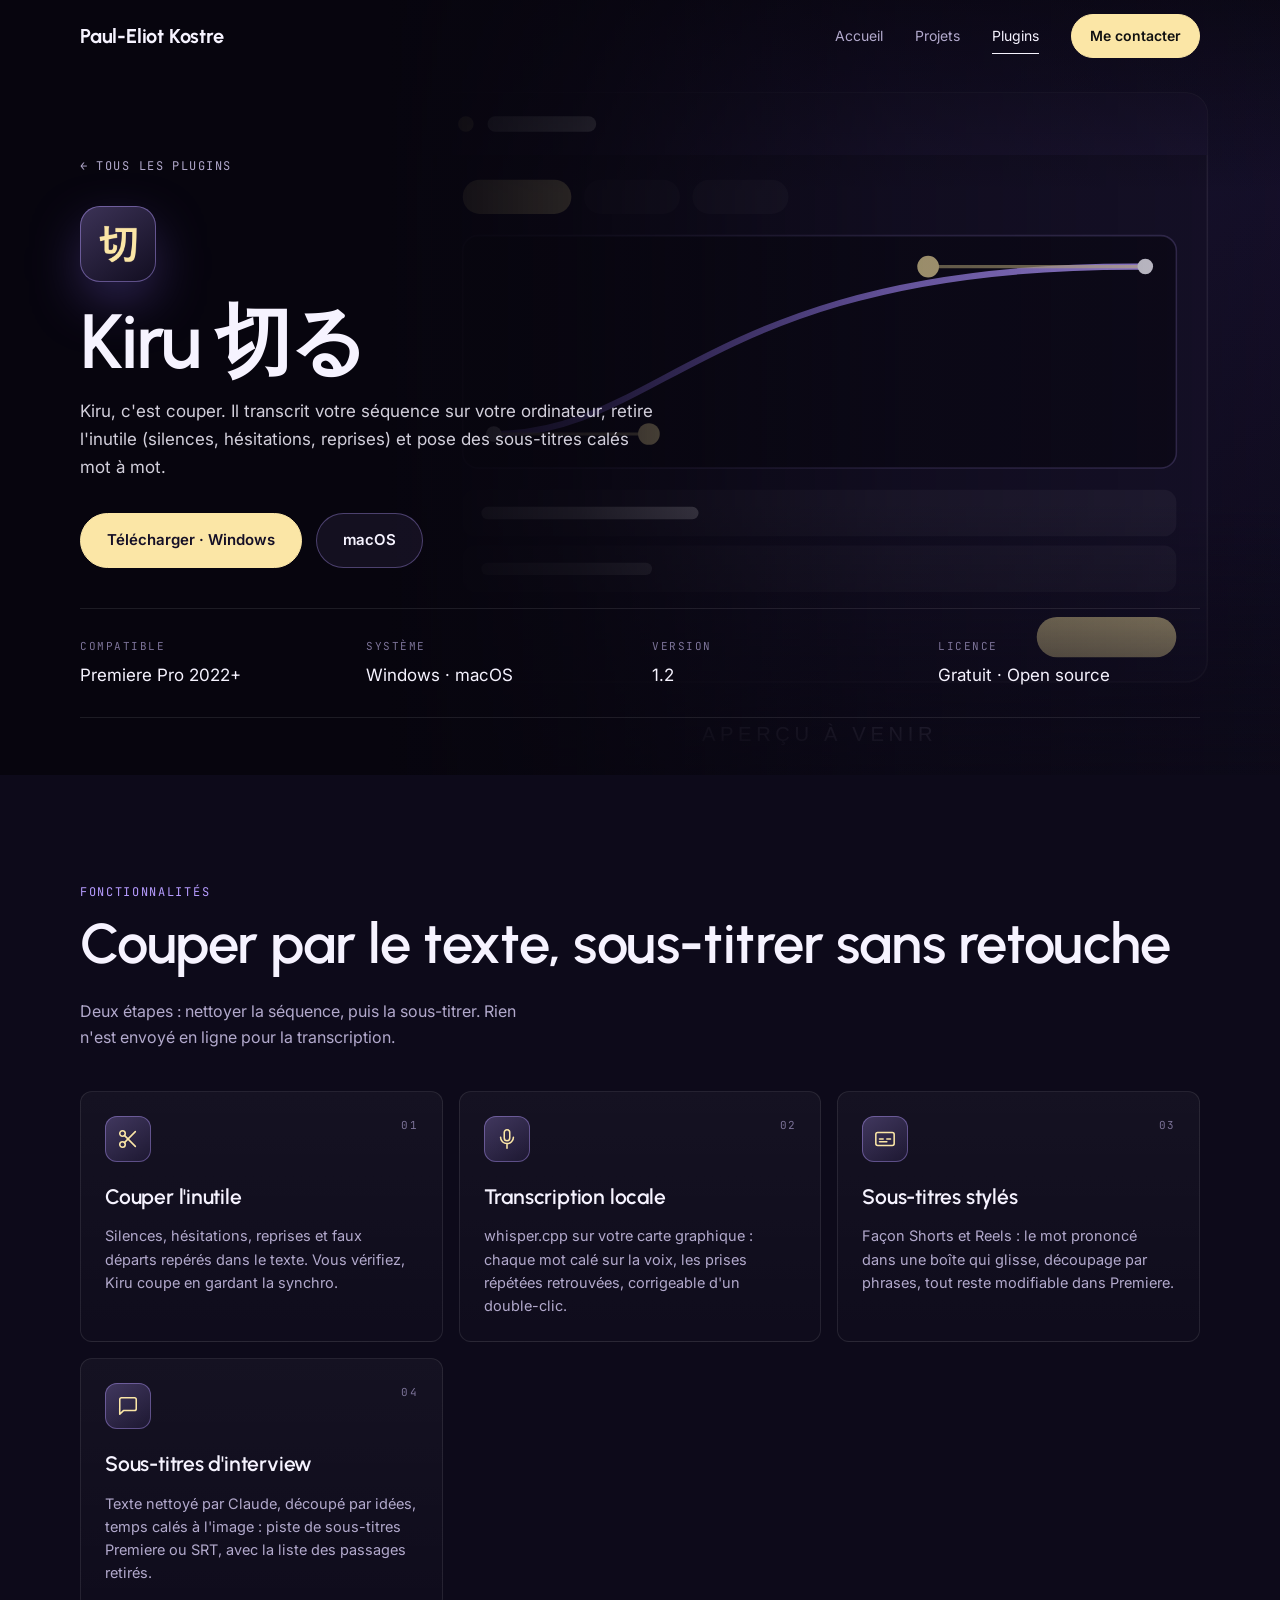
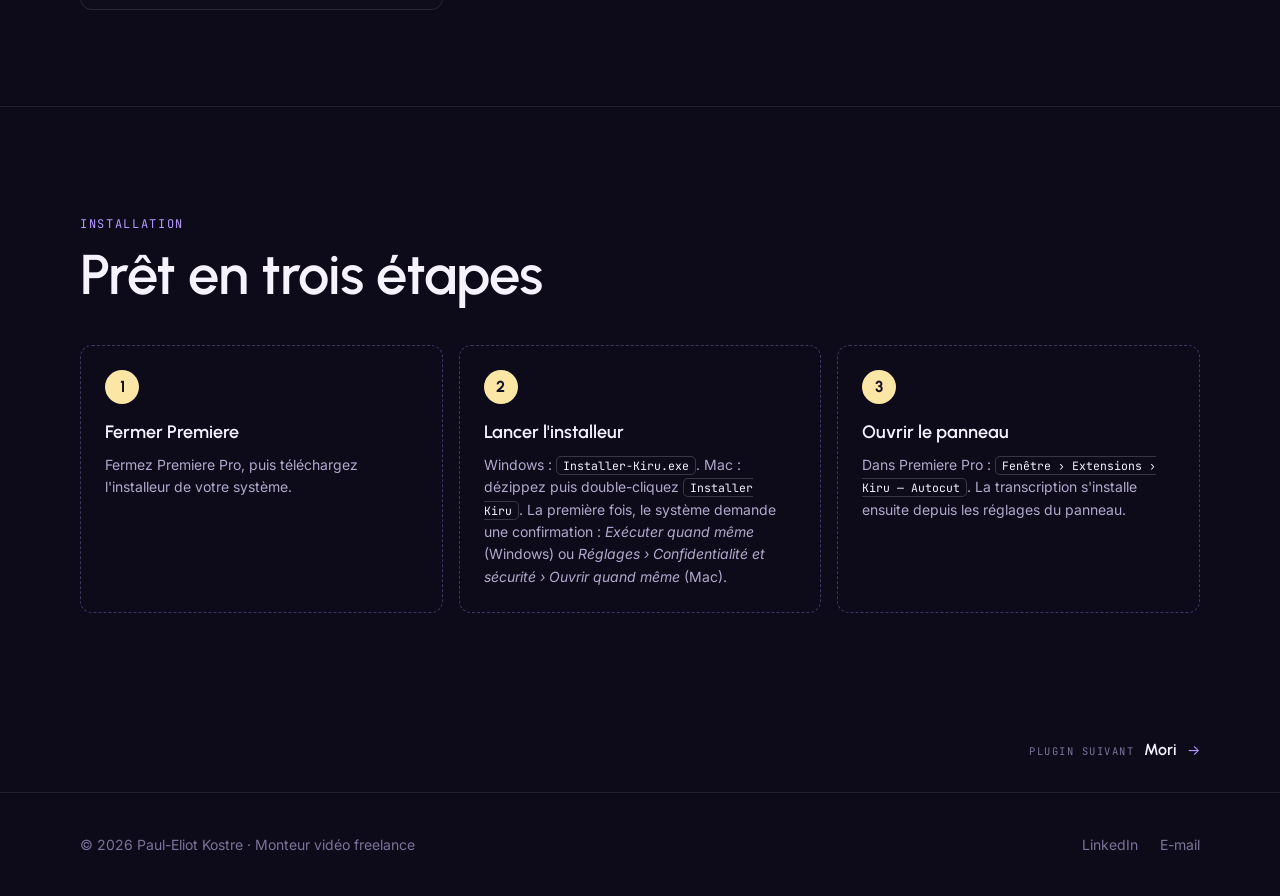
==== commit af0ddad5: "Cypher devient Mori : pages plugins, liens de téléchargement (Mori 2.12.0, Ongaku 1.8.0, Sori 1.3.0," ====
--- a/plugins/kiru.html
+++ b/plugins/kiru.html
@@ -34,8 +34,8 @@
         <h1>Kiru 切る</h1>
         <p class="lead">Kiru, c'est couper. Il transcrit votre séquence sur votre ordinateur, retire l'inutile (silences, hésitations, reprises) et pose des sous-titres calés mot à mot.</p>
         <div class="hero-cta" style="justify-content:flex-start;margin-top:32px">
-          <a class="btn" href="https://github.com/pauleliot/cypher-suite/releases/download/kiru-v1.2.0/Installer-Kiru-1.2.0.exe">Télécharger · Windows</a>
-          <a class="btn btn-ghost" href="https://github.com/pauleliot/cypher-suite/releases/download/kiru-v1.2.0/Installer-Kiru-1.2.0-macOS.zip">macOS</a>
+          <a class="btn" href="https://github.com/pauleliot/Mori-Suite/releases/download/kiru-v1.3.0/Installer-Kiru-1.3.0.exe">Télécharger · Windows</a>
+          <a class="btn btn-ghost" href="https://github.com/pauleliot/Mori-Suite/releases/download/kiru-v1.3.0/Installer-Kiru-1.3.0-macOS.zip">macOS</a>
         </div>
         </div>
         <div class="phero-media">
